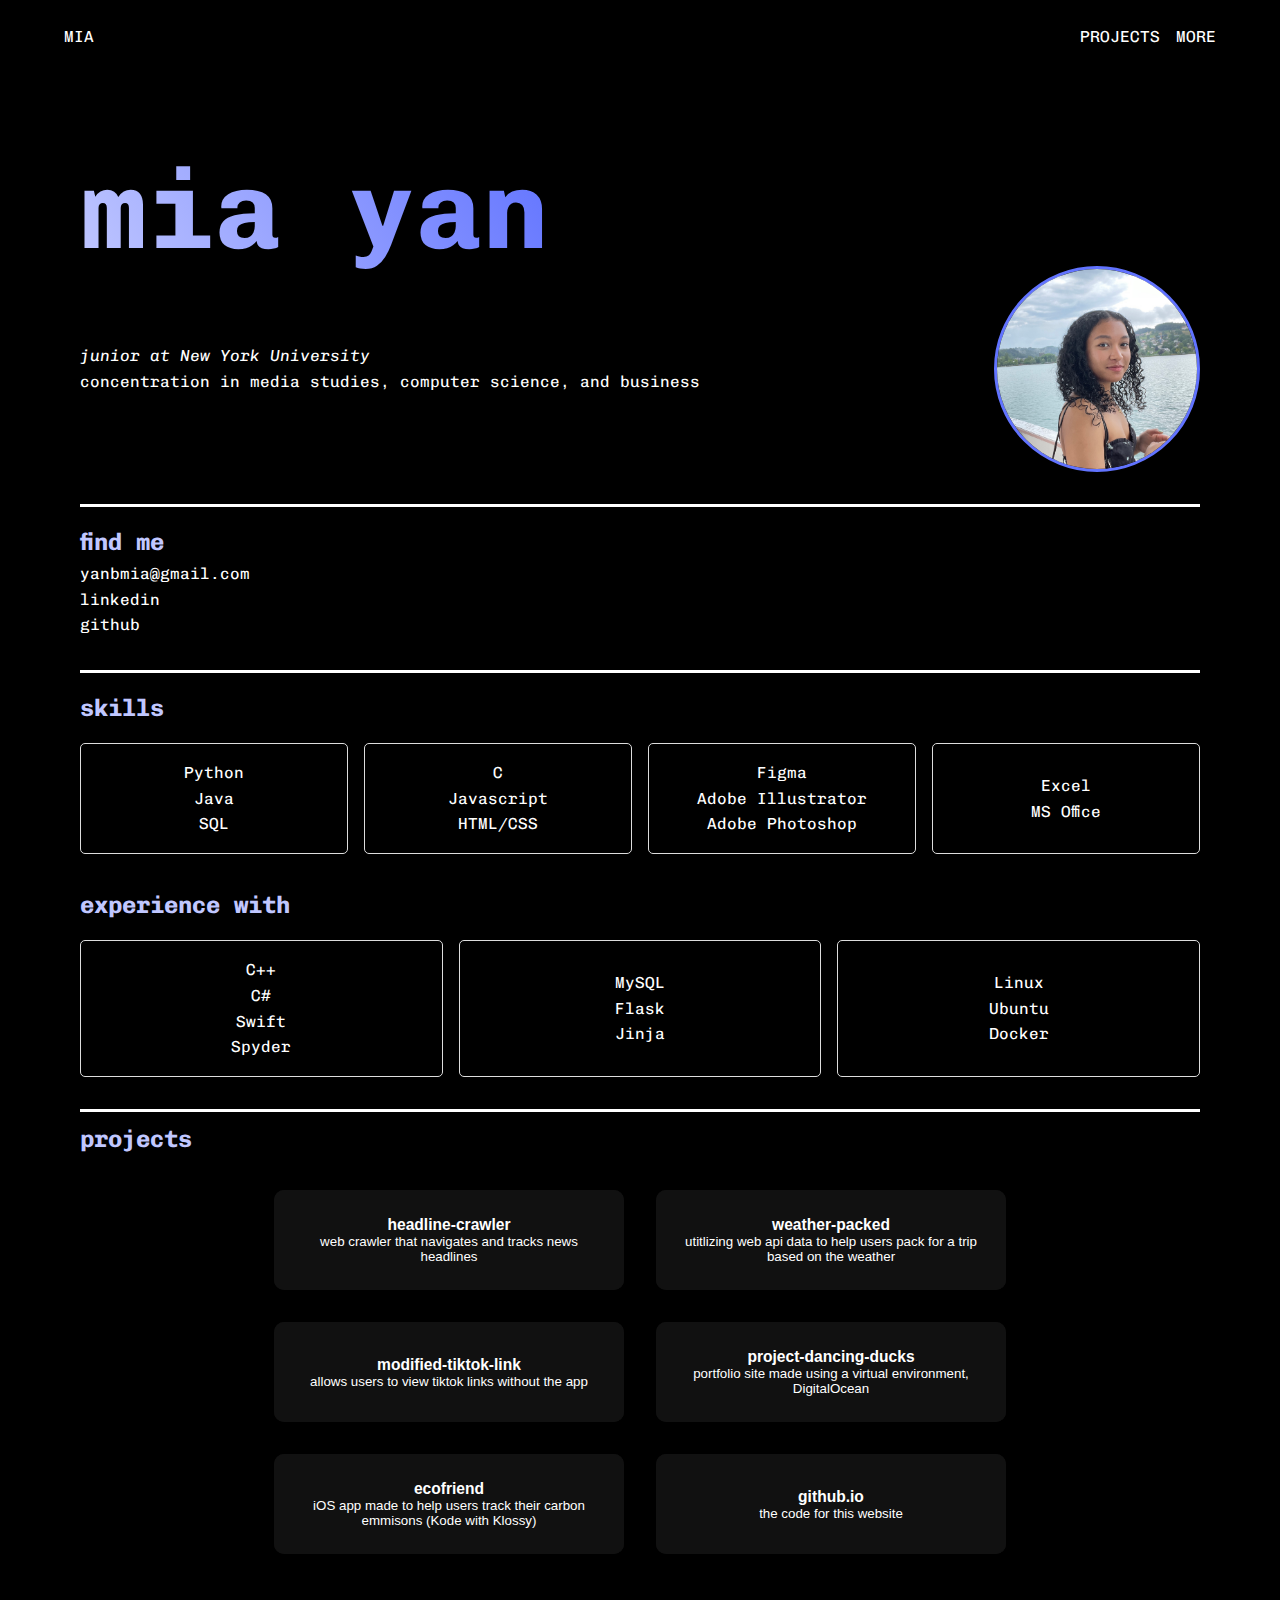
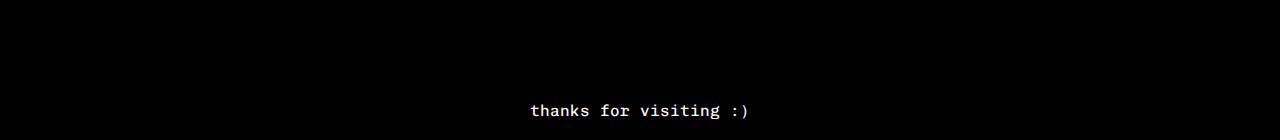
==== index.html @ 74c27002 "fixed project link" ====
<!DOCTYPE html>
<html lang="en">
<head>
    <meta charset="UTF-8">
    <meta name="viewport" content="width=device-width, initial-scale=1.0">
    <title>mia</title>
    <link rel="stylesheet" href="styles.css">
    <link rel="preconnect" href="https://fonts.googleapis.com">
    <link rel="preconnect" href="https://fonts.gstatic.com" crossorigin>
    <link href="https://fonts.googleapis.com/css2?family=Chivo+Mono:ital,wght@0,100..900;1,100..900&display=swap" rel="stylesheet">
</head>
<body>
    <header class="header">
        <nav>
            <a href="https://yanbmia.github.io/">MIA</a>
            <ul>
                <li><a href="https://yanbmia.github.io/#projects">PROJECTS</a></li>
                <li><a href="/more.html">MORE</a></li>
            </ul>
        </nav>
    </header>
    <main>
        <section id="about">
            <h1><span class="hover-ombre">mia yan</span></h1>

            <div class="about-container">
                <!-- <h1><span class="hover-ombre">mia yan</span></h1> -->
                <div>
                    <i><p>junior at <span class="hover-violet">New York University</span></p></i>
                    <p>
                        concentration in <span class="hover-red">media studies</span>,
                        <span class="hover-orange">computer science</span>, and
                        <span class="hover-yellow">business</span>
                        </p>
                </div>
                <img src="image.jpg" alt="Profile Picture" class="profile-image">
            </div>
        </section>
<hr class="custom-line">
    <section id="findme">
        <h2>find me</h2>
            <p>yanbmia@gmail.com</p>
            <span class="link-blue"><a href="https://linkedin.com/in/yanbmia">linkedin</a></span>
            <br>
            <span class="link-green"><a href="https://github.com/yanbmia">github</a></span>
    </section>
<hr class="custom-line">
    <section id="skills">
        <h2>skills</h2>
            <section class="horizontal-sections">
                <div class="text-section">
                    <p>Python</p>
                    <p>Java</p>
                    <p>SQL</p>
                </div>
                <div class="text-section">
                    <p>C</p>
                    <p>Javascript</p>
                    <p>HTML/CSS</p>
                </div>
                <div class="text-section">
                    <p>Figma</p>
                    <p>Adobe Illustrator</p>
                    <p>Adobe Photoshop</p>
                </div>
                <div class="text-section">
                    <p>Excel</p>
                    <p>MS Office</p>
                </div>
            </section>
    </section>
    <section id="experience">
        <h2>experience with</h2>
            <section class="horizontal-sections">
                <div class="text-section">
                    <p>C++</p>
                    <p>C#</p>
                    <p>Swift</p>
                    <p>Spyder</p>
                </div>
                <div class="text-section">
                    <p>MySQL</p>
                    <p>Flask</p>
                    <p>Jinja</p>
                </div>
                <div class="text-section">
                    <p>Linux</p>
                    <p>Ubuntu</p>
                    <p>Docker</p>
                </div>
            </section>
    </section>
<hr class="custom-line">
    <div id="#projects"></div>
        <h2>projects</h2>
        <section id="projects">
            <a href="https://github.com/yanbmia/headline-crawler">
            <button class="glow-on-hover" type="button">
                <h3>headline-crawler</h3>
                <p>web crawler that navigates and tracks news headlines</p>
            </button>
            </a>
            <a href="https://github.com/yanbmia/weather-packed">
            <button class="glow-on-hover" type="button">
                <h3>weather-packed</h3>
                <p>utitlizing web api data to help users pack for a trip based on the weather</p>
            </button>
            </a>
            <button class="glow-on-hover" type="button">
                <h3>modified-tiktok-link</h3>
                <p>allows users to view tiktok links without the app</p>
            </button>
            <a href="https://github.com/yanbmia/project-dancing-ducks">
            <button class="glow-on-hover" type="button">
                <h3>project-dancing-ducks</h3>
                <p>portfolio site made using a virtual environment, DigitalOcean</p>
            </button>
            </a>
            <button class="glow-on-hover" type="button">
                <h3>ecofriend</h3>
                <p>iOS app made to help users track their carbon emmisons (Kode with Klossy)</p>
            </button>
            <a href="https://github.com/yanbmia/yanbmia.github.io">
            <button class="glow-on-hover" type="button">
                <h3>github.io</h3>
                <p>the code for this website</p>
            </button>
            </a>
    </main>
    <footer>
        <p>thanks for visiting :)</p>
    </footer>
    <script src="script.js"></script>
</body>
</html>
---- styles.css ----
/* General Styles */
body {
  font-family: 'Chivo Mono', monospace;
  margin: 0;
  padding: 0;
  line-height: 1.6;
  color: #ffffff;
  background: #000000;
}

/* Sticky Header */
.header {
  position: sticky;
  top: 0;
  z-index: 1000;
  background: #000000;
  color: #fff;
  transition: transform 0.3s ease-in-out;
  padding: 0.5rem 0;
}

.header.hidden {
  transform: translateY(-100%);
}

nav {
  display: flex;
  justify-content: space-between;
  align-items: center;
  width: 90%;
  margin: auto;
}

nav h1 {
  font-size: 1.5rem;
}

nav ul {
  list-style: none;
  display: flex;
  gap: 1rem;
}

nav ul li a {
  color: #fff;
  text-decoration: none;
  font-size: 0.rem;
}

main {
  padding: 5rem;
}

/* Sections */
section {
  margin-bottom: 2rem;
  margin-top: 1rem;
}

projects {
  align-items: center;
}
#projects {
  display: flex;
  flex-wrap: wrap;
  justify-content: center;
  align-items: center;
  gap: 0rem;
  text-align: center;
  padding: 0rem 0;
}

button {
  background: #007BFF;
  color: #fff;
  border: none;
  padding: 0.5rem 1.5rem;
  margin: 1rem;
  cursor: pointer;
}

.custom-line {
  border: none;
  height: 3px;
  background-color: #ffffff; 
  margin-left: auto;
  margin-right: auto; 
}
/* Text */
h1 {
  margin: 0;
  font-size: 7rem;
  line-height: 5rem;
  margin-bottom: 1rem;
}
h2 {
  margin: 0;
  color: #c0c7ff;
}
h3 {
  margin: 0;
}
p {
  margin: 0;
}
a {
  color: #ffffff;
  text-decoration: none;
}

.hover-violet, .hover-red, .hover-blue, .hover-yellow, .link-blue, .link-green {
  color: #ffffff;
  transition: color 0.3s ease;
}
.hover-ombre {
  background: linear-gradient(60deg,  #c0c7ff, #6173ff);
  -webkit-background-clip: text;
  background-clip: text;
  color: transparent;
  transition: background 0.5s ease, color 0.5s ease;
}
/* 
.hover-ombre {
  color: #ffffff;
  transition: background 0.3s ease, color 0.3s ease;
  position: relative;
  }
.hover-ombre:hover {
  background: linear-gradient(60deg,  #c0c7ff, #6173ff);
  -webkit-background-clip: text;
  background-clip: text;
  color: transparent;
  transition: background 0.5s ease, color 0.5s ease;
} */
.hover-violet:hover {
  color: #9a00d6;
}
.hover-red:hover {
  color: #c0c7ff;
}
.hover-orange:hover {
  color: #9da9ff;
}
.hover-yellow:hover {
  color: #7888ff;
}
.link-blue:hover {
  color: white;
  background-color: #0022ff;
}
.link-green:hover {
  color: white;
  background-color: #15cd00;
}
/* About */
.about-container {
  display: flex;
  justify-content: space-between;
  align-items: center;
  gap: 1.5rem;
  flex-wrap: wrap;
}

.about-container div {
  display: flex;
  flex-direction: column;
  flex: 1;
}

.profile-image {
  width: 200px;
  height: 200px;
  border-radius: 50%;
  border: 3px solid #6173ff;
  object-fit: cover;
  flex-shrink: 0;
}
/*.profile-image:hover {
  border: 3px solid #6173ff;
} */

.horizontal-sections {
  display: flex;
  justify-content: space-between;
  align-items: stretch;
  gap: 1rem;
}

.text-section {
  flex: 1;
  padding: 1rem;
  border: 1px solid #ddd;
  border-radius: 5px;
  text-align: center;
  display: flex;
  flex-direction: column;
  justify-content: center;
}
.text-section:hover {
  border: 1px solid #6173ff;
}
/*.responsive-image {
    width: auto;
    height: auto;
    max-width: 100%;
    max-height: 200px;
    object-fit: contain;
    display: block;
    margin: 0 auto;
    border-radius: 5px; 
}
.img-section {
  flex: 1;
  border-radius: 5px;
  text-align: center;
  display: flex;
  flex-direction: column;
  justify-content: center;
}
.img-section:hover {
  transform: scale(1.1);
}*/

/* Adjust for smaller screens */
@media (max-width: 600px) {
  main {
      padding: 2rem;
  }
  h1 {
      font-size: 3rem; 
      line-height: 3.5rem;
  }
  .hover-ombre {
      color: #c0c7ff;
  }
  .hover-violet {
      color: #fff;
  }
  .hover-red {
      color: #c0c7ff;
  }
  .hover-orange {
      color: #9da9ff;
  }
  .hover-yellow {
      color: #7888ff;
  }

  .about-container {
      flex-direction: column;
      text-align: left;
  }
  .profile-image {
      margin-top: 0.25rem;
      width: 150px;
      height: 150px;
      border: 3px solid #c0c7ff;
  }
  .horizontal-sections {
      flex-direction: column;
      gap: 1rem;
  }
  .text-section, .text-section:hover {
      border: 3px solid #c0c7ff;
      background-color: #ffffff;
      color: #000000;
  }
  h2 {
    color: #c0c7ff;
  }
  /*.responsive-image, .img-section {
        max-height: 150px;
        max-width: 90%;
    } */
}

/* Footer */
footer {
  text-align: center;
  padding: 1rem;
  background: #000000;
  color: #fff;
}
/* Project Glow Effect */
.glow-on-hover {
  width: 350px;
  height: 100px;
  border: none;
  outline: none;
  color: #fff;
  background: #111;
  cursor: pointer;
  position: relative;
  z-index: 0;
  border-radius: 10px;
}

.glow-on-hover:before {
  content: '';
  background: linear-gradient(45deg, #fffb00, #00ffd5, #002bff, #7a00ff, #ff00c8, #fffb00);
  position: absolute;
  top: -2px;
  left:-2px;
  background-size: 400%;
  z-index: -1;
  filter: blur(5px);
  width: calc(100% + 4px);
  height: calc(100% + 4px);
  animation: glowing 20s linear infinite;
  opacity: 0;
  transition: opacity .3s ease-in-out;
  border-radius: 10px;
}

.glow-on-hover:active {
  color: #000
}

.glow-on-hover:active:after {
  background: transparent;
}

.glow-on-hover:hover:before {
  opacity: 1;
}

.glow-on-hover:after {
  z-index: -1;
  content: '';
  position: absolute;
  width: 100%;
  height: 100%;
  background: #111;
  left: 0;
  top: 0;
  border-radius: 10px;
}

@keyframes glowing {
  0% { background-position: 0 0; }
  50% { background-position: 400% 0; }
  100% { background-position: 0 0; }
}
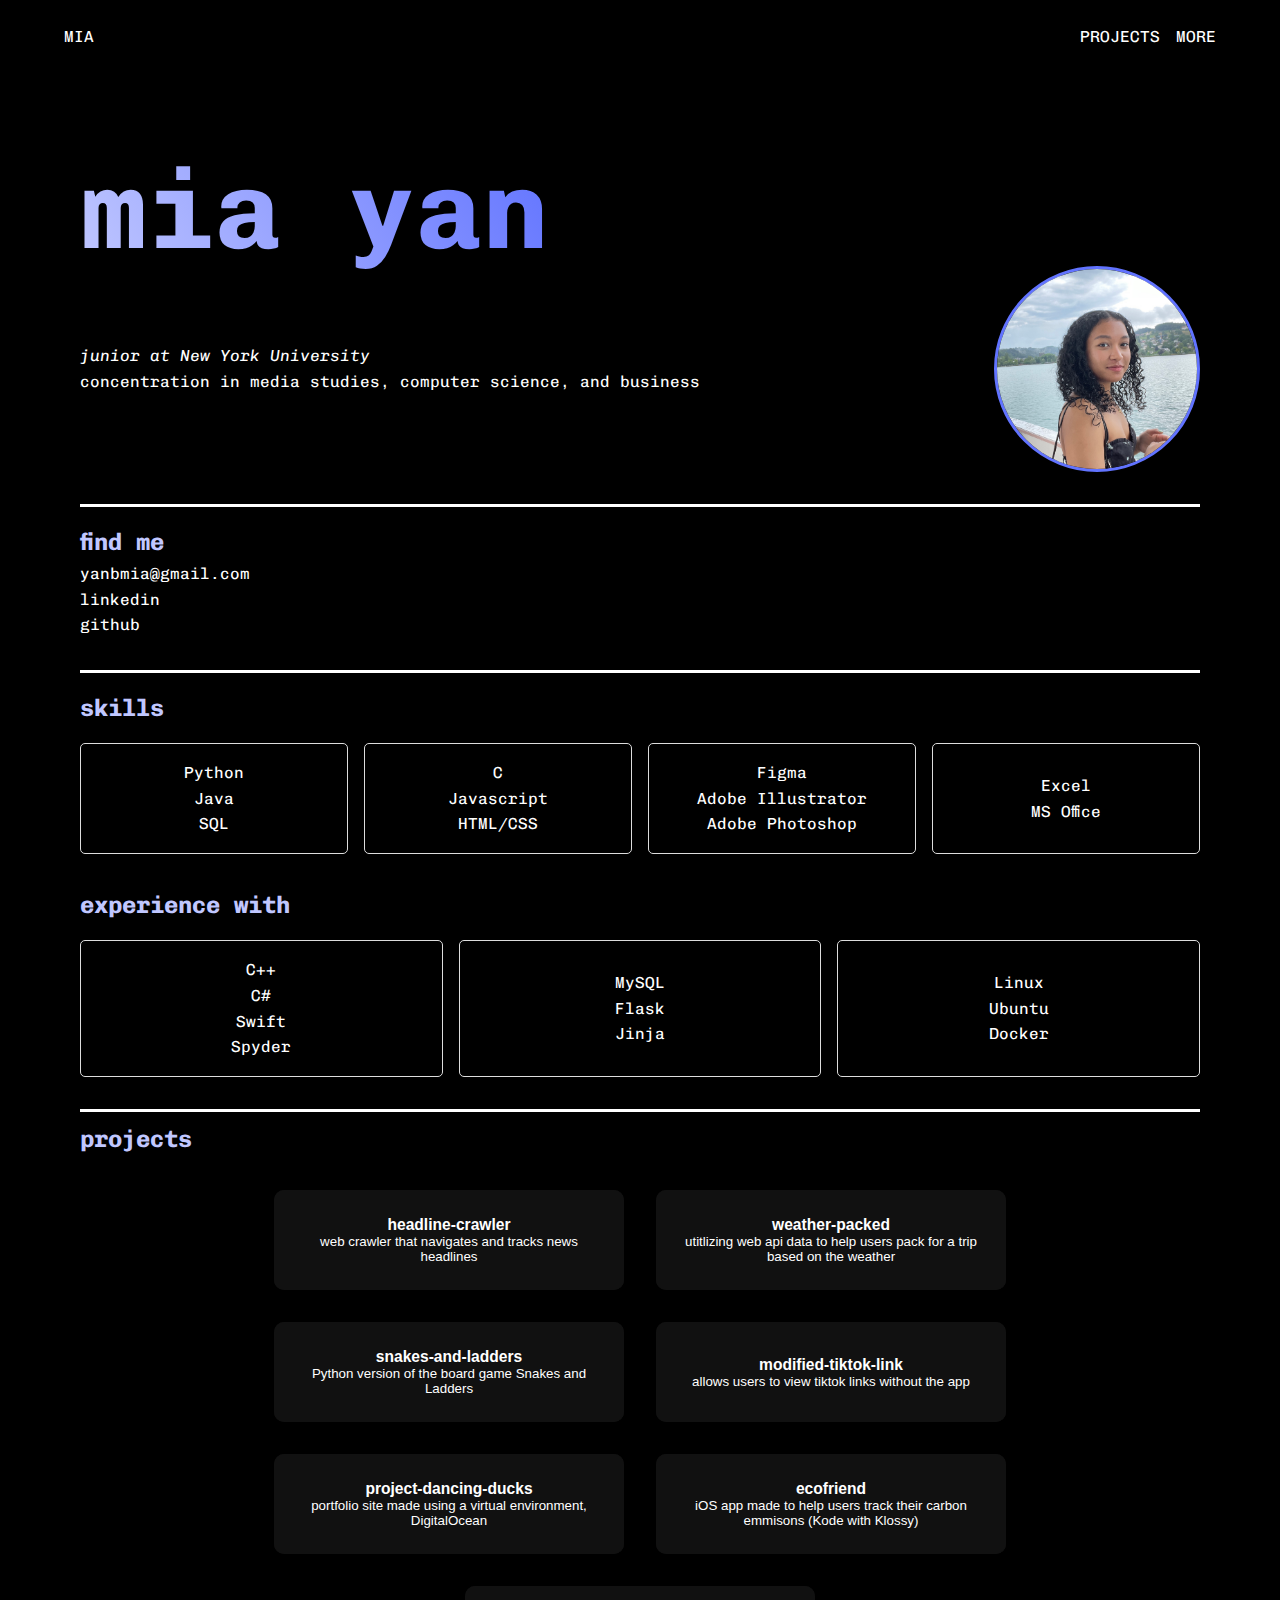
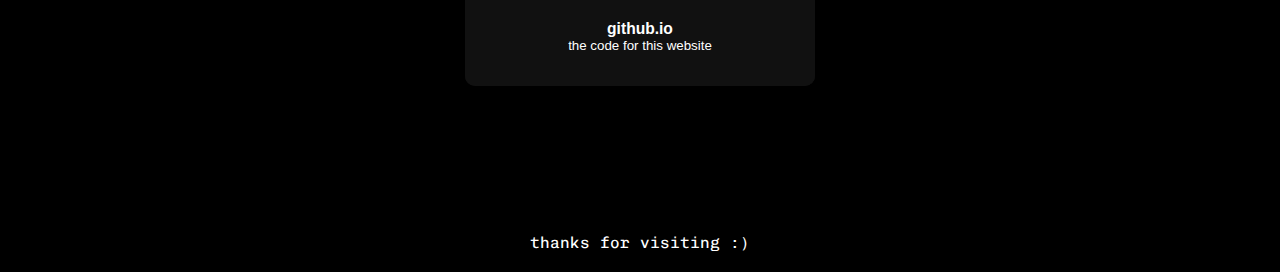
==== commit e550c6ad: "added project-snakesandladders" ====
--- a/index.html
+++ b/index.html
@@ -106,6 +106,12 @@
                 <p>utitlizing web api data to help users pack for a trip based on the weather</p>
             </button>
             </a>
+            <a href="https://github.com/yanbmia/snakes-and-ladders">
+                <button class="glow-on-hover" type="button">
+                    <h3>snakes-and-ladders</h3>
+                    <p>Python version of the board game Snakes and Ladders</p>
+                </button>
+                </a>
             <button class="glow-on-hover" type="button">
                 <h3>modified-tiktok-link</h3>
                 <p>allows users to view tiktok links without the app</p>
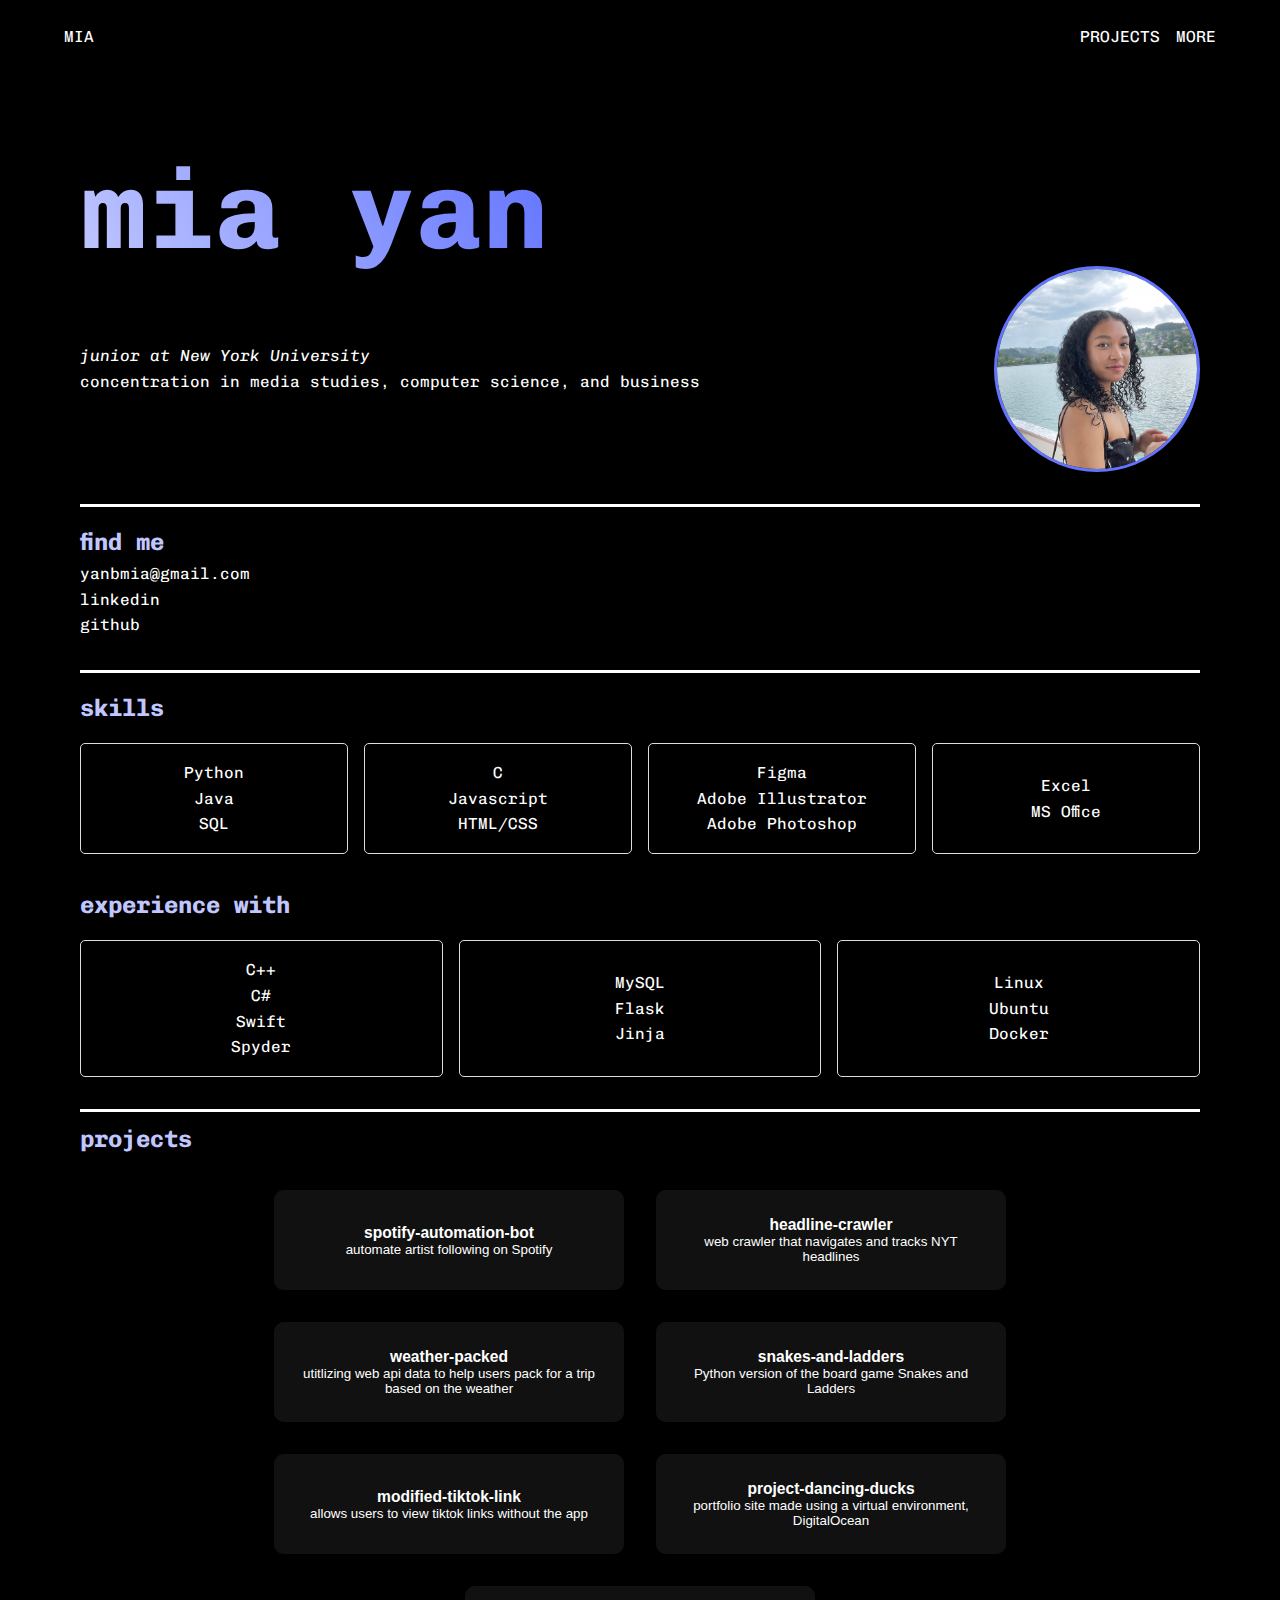
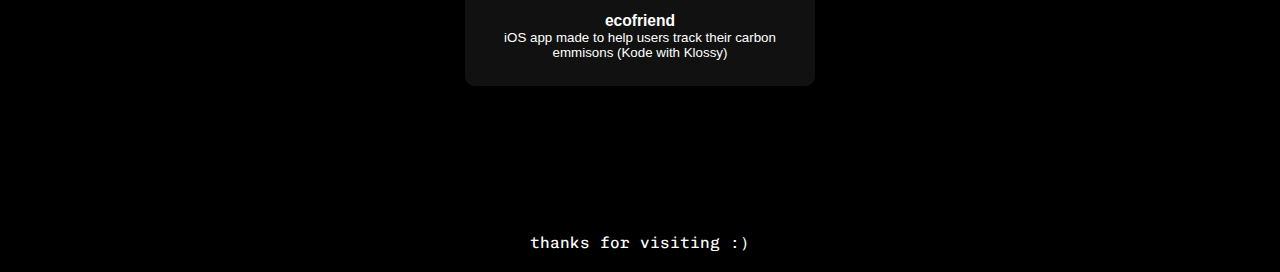
==== commit d123def8: "added spotify bot project" ====
--- a/index.html
+++ b/index.html
@@ -94,10 +94,16 @@
     <div id="#projects"></div>
         <h2>projects</h2>
         <section id="projects">
+            <a href="https://github.com/yanbmia/spotify-automation-bot">
+                <button class="glow-on-hover" type="button">
+                    <h3>spotify-automation-bot</h3>
+                    <p>automate artist following on Spotify</p>
+                </button>
+                </a>
             <a href="https://github.com/yanbmia/headline-crawler">
             <button class="glow-on-hover" type="button">
                 <h3>headline-crawler</h3>
-                <p>web crawler that navigates and tracks news headlines</p>
+                <p>web crawler that navigates and tracks NYT headlines</p>
             </button>
             </a>
             <a href="https://github.com/yanbmia/weather-packed">
@@ -126,12 +132,6 @@
                 <h3>ecofriend</h3>
                 <p>iOS app made to help users track their carbon emmisons (Kode with Klossy)</p>
             </button>
-            <a href="https://github.com/yanbmia/yanbmia.github.io">
-            <button class="glow-on-hover" type="button">
-                <h3>github.io</h3>
-                <p>the code for this website</p>
-            </button>
-            </a>
     </main>
     <footer>
         <p>thanks for visiting :)</p>
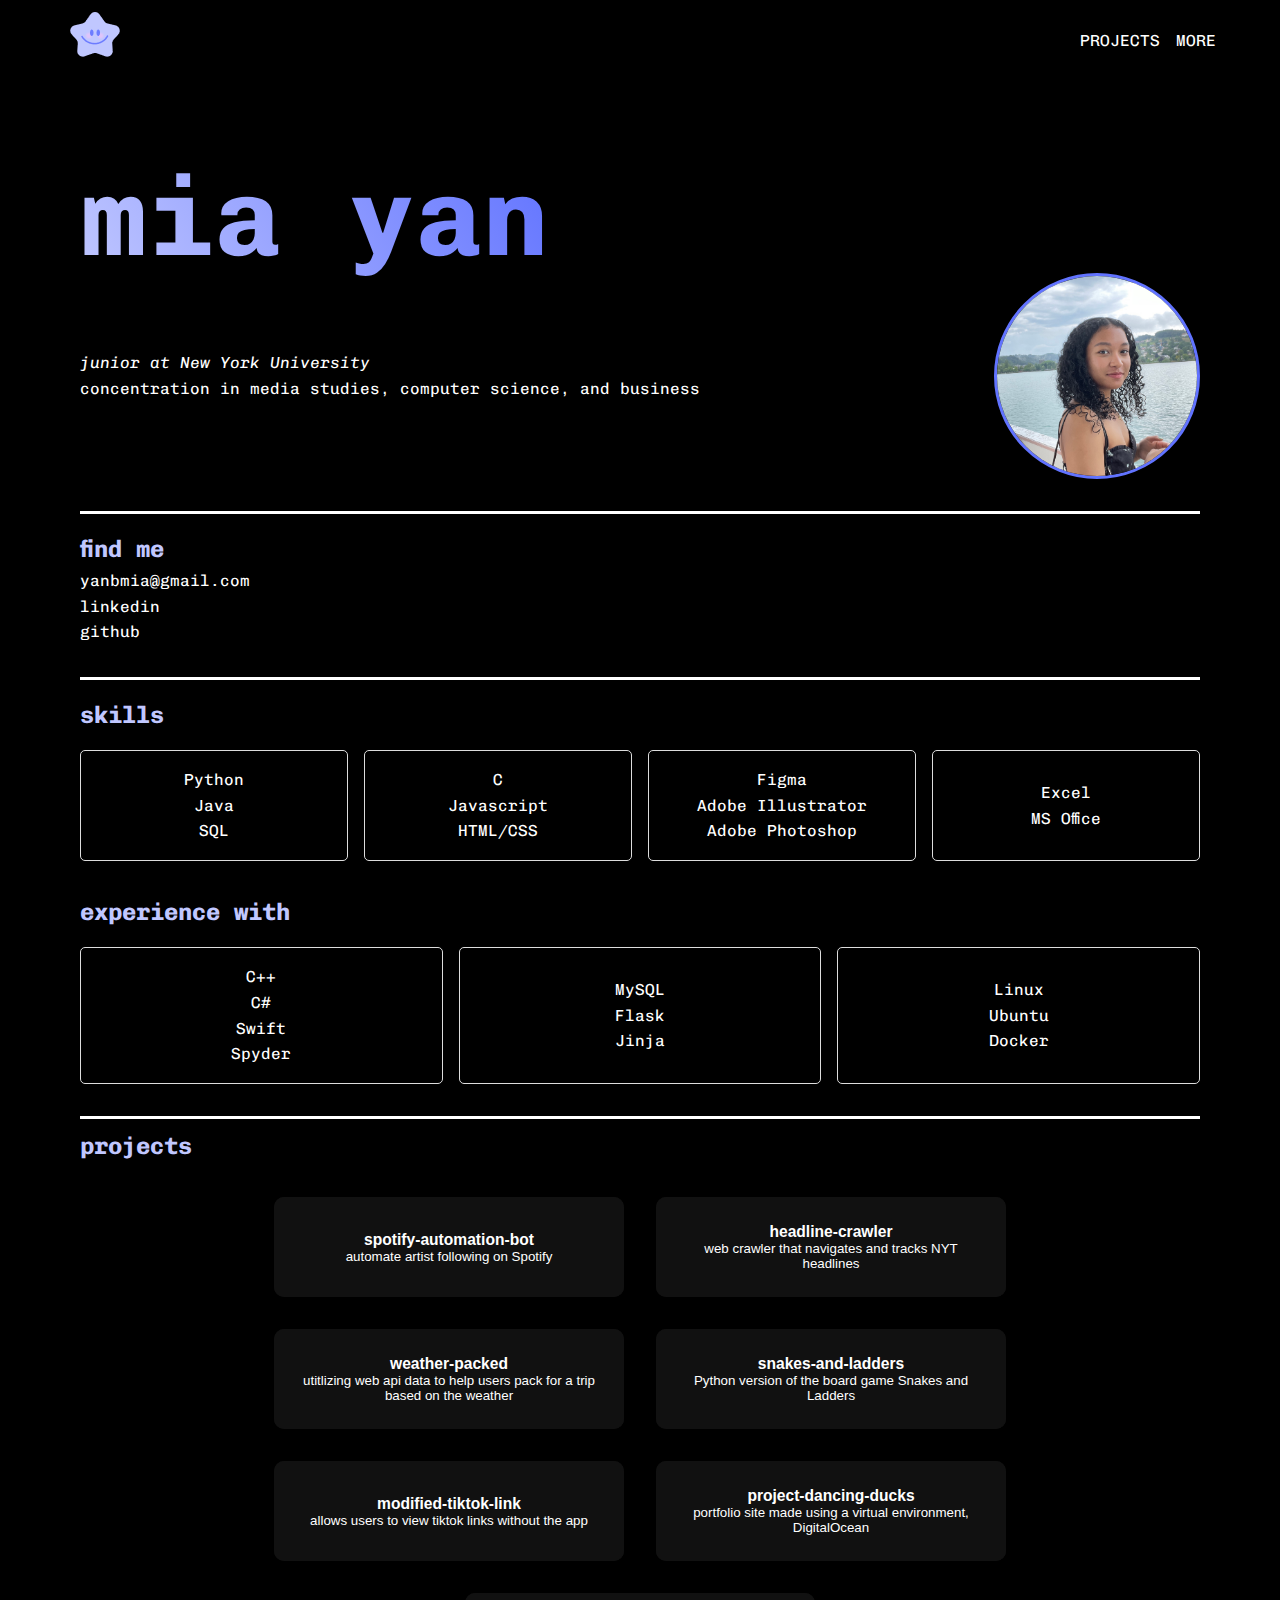
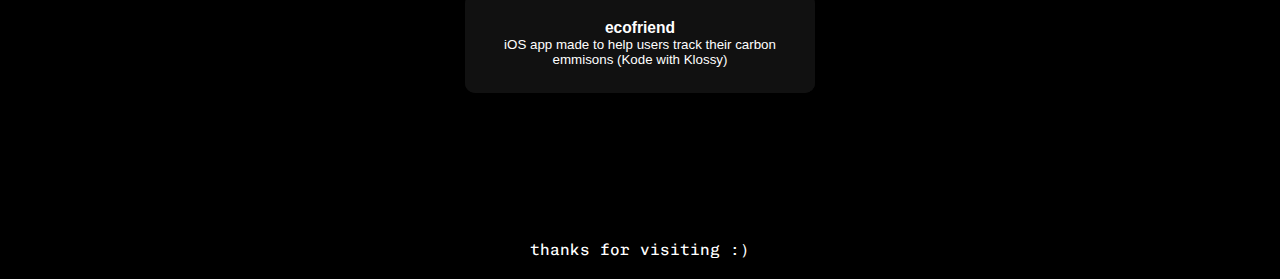
==== commit 1237ab44: "add photo to website tab" ====
--- a/index.html
+++ b/index.html
@@ -8,11 +8,14 @@
     <link rel="preconnect" href="https://fonts.googleapis.com">
     <link rel="preconnect" href="https://fonts.gstatic.com" crossorigin>
     <link href="https://fonts.googleapis.com/css2?family=Chivo+Mono:ital,wght@0,100..900;1,100..900&display=swap" rel="stylesheet">
+    <link rel="icon" href="web-logo.png" type="image/png">
 </head>
 <body>
     <header class="header">
         <nav>
-            <a href="https://yanbmia.github.io/">MIA</a>
+            <a href="https://yanbmia.github.io/">
+                <img src="web-logo.png" alt="MIA">
+            </a>
             <ul>
                 <li><a href="https://yanbmia.github.io/#projects">PROJECTS</a></li>
                 <li><a href="/more.html">MORE</a></li>
--- a/styles.css
+++ b/styles.css
@@ -231,7 +231,11 @@
       line-height: 3.5rem;
   }
   .hover-ombre {
-      color: #c0c7ff;
+    background: linear-gradient(60deg,  #c0c7ff, #6173ff);
+    -webkit-background-clip: text;
+    background-clip: text;
+    color: transparent;
+    transition: background 0.5s ease, color 0.5s ease;
   }
   .hover-violet {
       color: #fff;
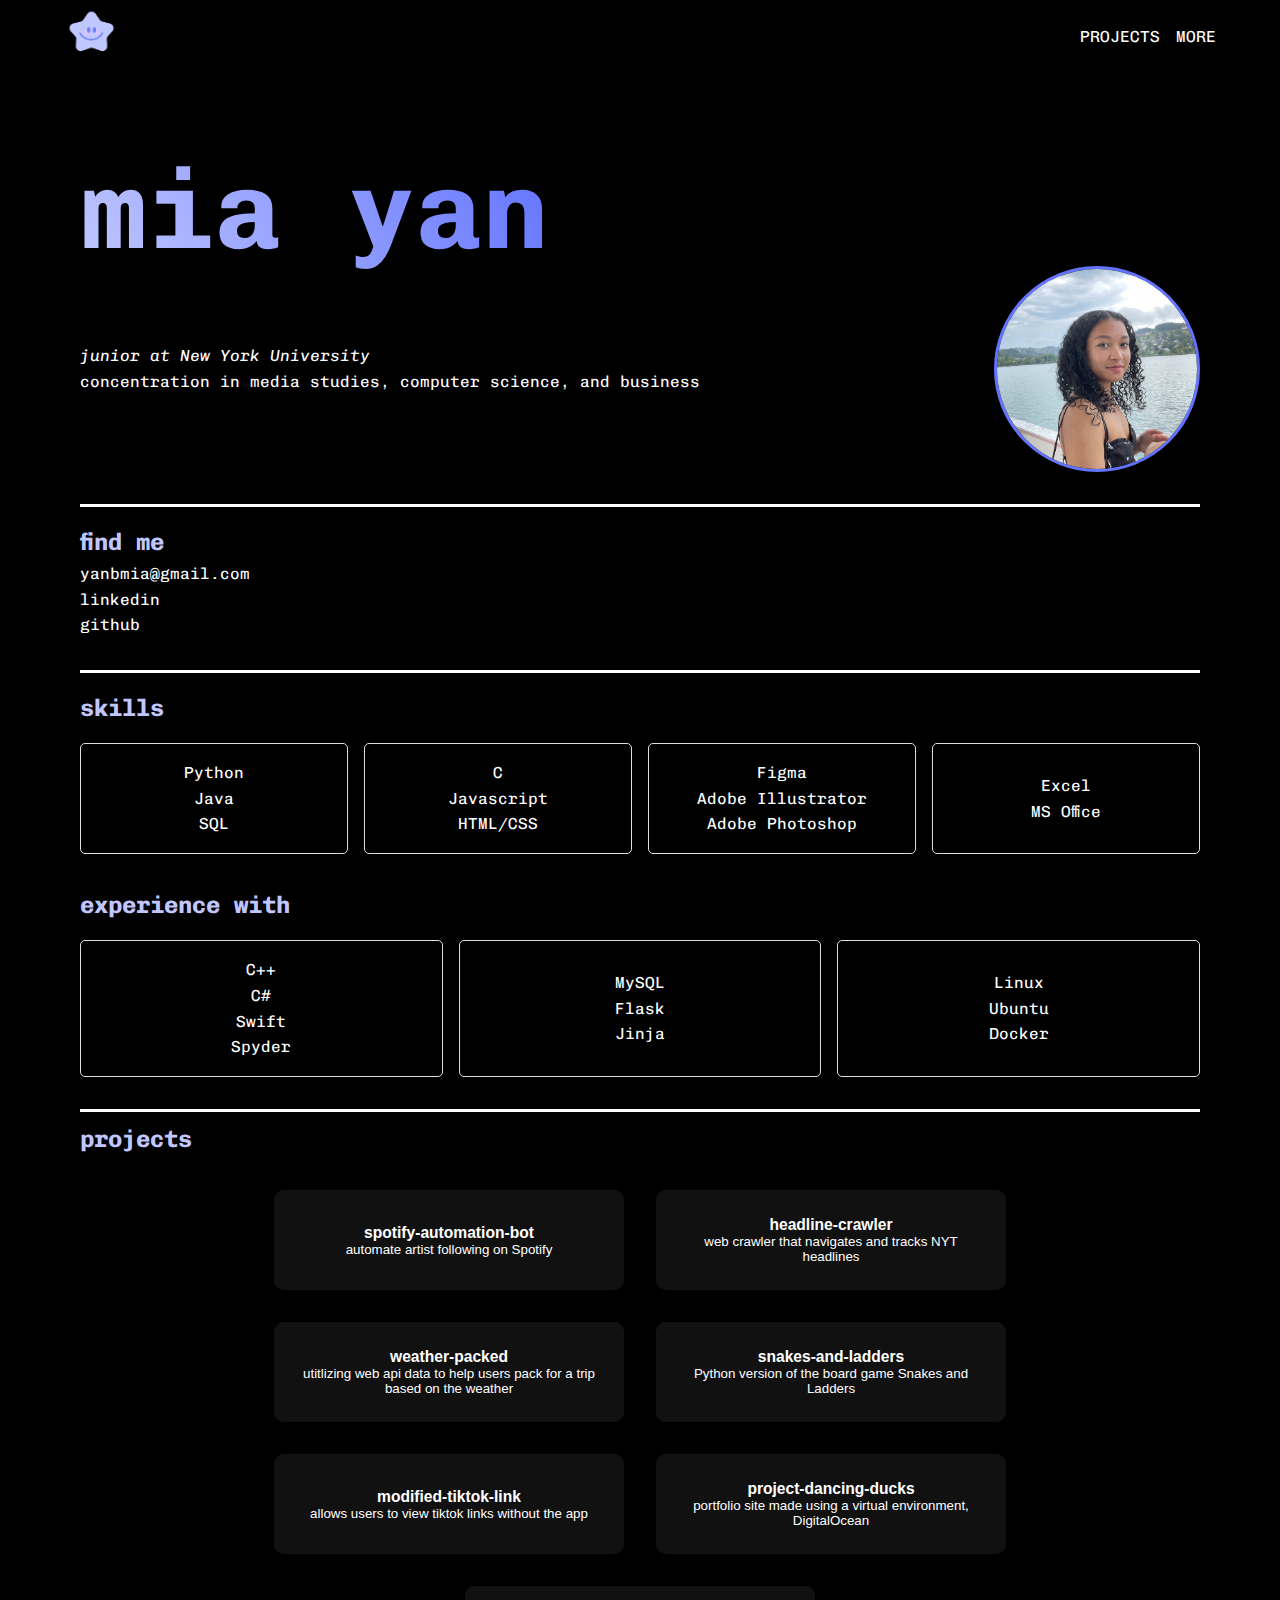
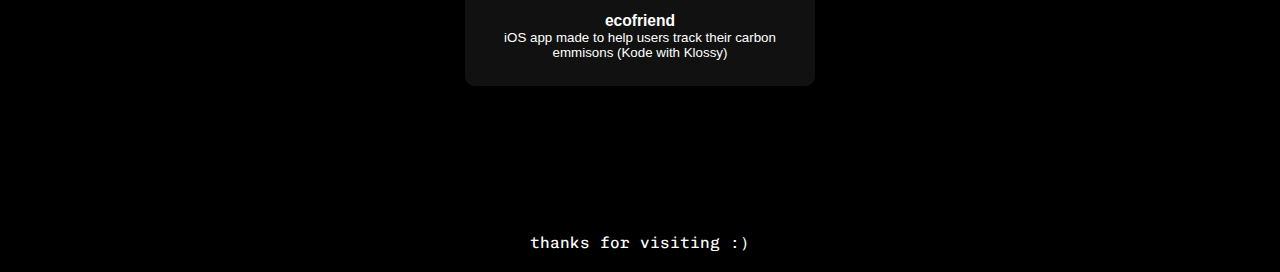
==== commit 4a2fcc5a: "fixing logo" ====
--- a/index.html
+++ b/index.html
@@ -8,13 +8,13 @@
     <link rel="preconnect" href="https://fonts.googleapis.com">
     <link rel="preconnect" href="https://fonts.gstatic.com" crossorigin>
     <link href="https://fonts.googleapis.com/css2?family=Chivo+Mono:ital,wght@0,100..900;1,100..900&display=swap" rel="stylesheet">
-    <link rel="icon" href="web-logo.png" type="image/png">
+    <link rel="icon" href="web-logo.png" type="image/png" style="width: 10px;height:auto;">
 </head>
 <body>
     <header class="header">
         <nav>
             <a href="https://yanbmia.github.io/">
-                <img src="web-logo.png" alt="MIA">
+                <img src="logo.png" alt="MIA" style="height: 50px; width: auto;">
             </a>
             <ul>
                 <li><a href="https://yanbmia.github.io/#projects">PROJECTS</a></li>
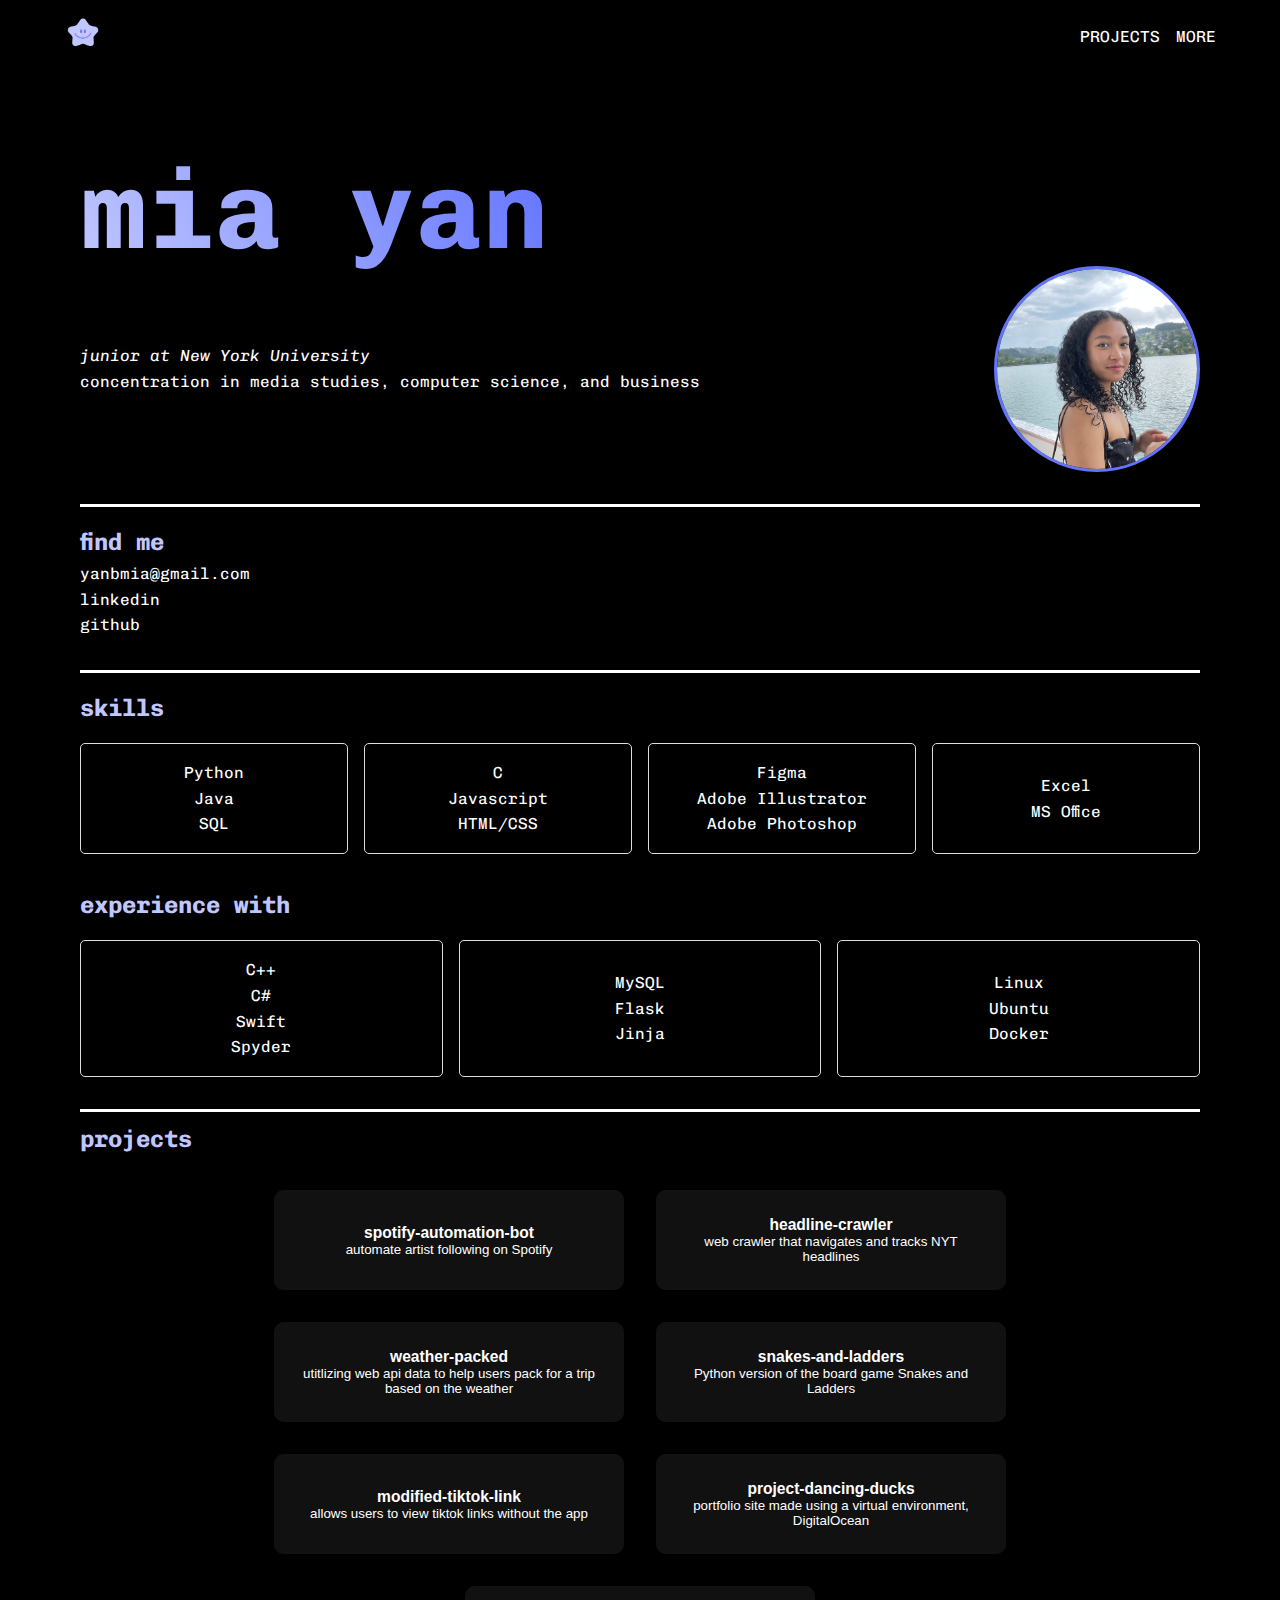
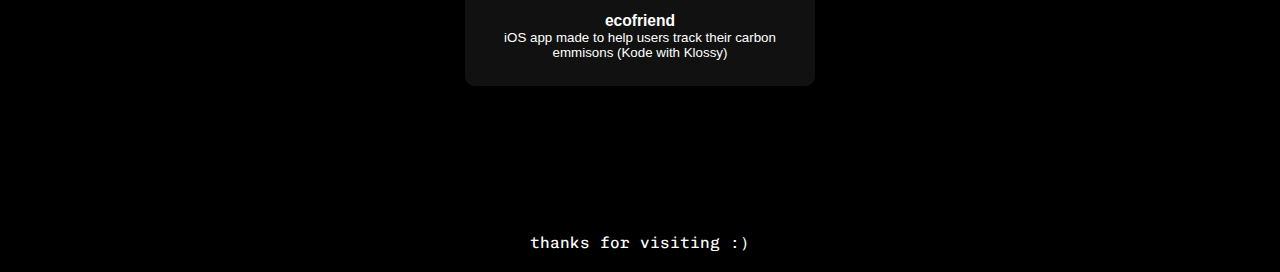
==== commit f5c854e9: "resizing" ====
--- a/index.html
+++ b/index.html
@@ -14,7 +14,7 @@
     <header class="header">
         <nav>
             <a href="https://yanbmia.github.io/">
-                <img src="logo.png" alt="MIA" style="height: 50px; width: auto;">
+                <img src="logo.png" alt="MIA" style="height: 35px; width: auto;">
             </a>
             <ul>
                 <li><a href="https://yanbmia.github.io/#projects">PROJECTS</a></li>
